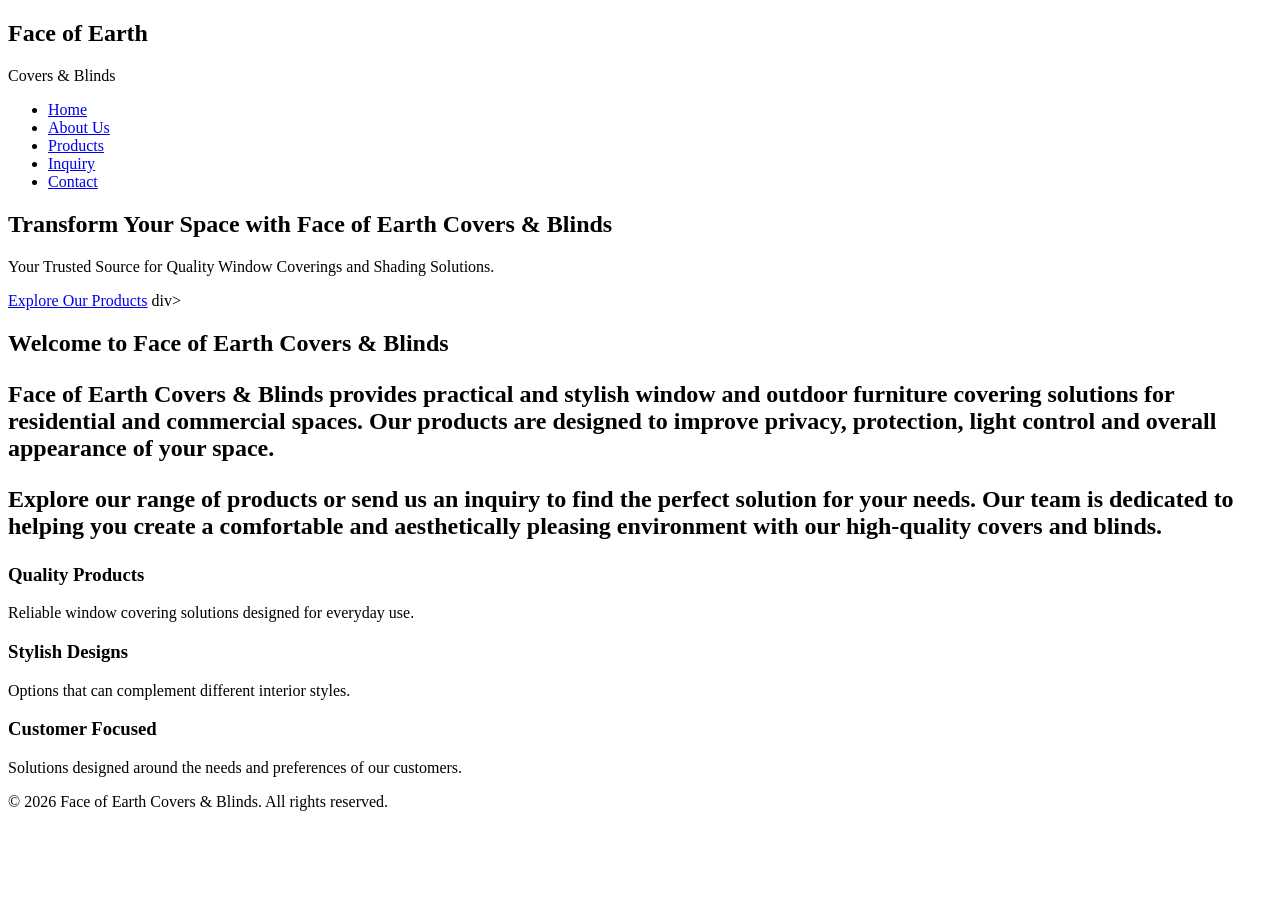
==== index.html @ d12e403e "Update POE Website" ====
<!DOCTYPE html>
<html lang="en">
<head>
<meta charset="UTF-8">
<meta name="viewport" content="width=device-width, initial-scale=1.0">
<meta name="description" content="Face of Earth Covers & Blinds - Quality window coverings and shading solutions.">
<title>Face of Earth Covers & Blinds | Home</title>
<link rel="stylesheet" href="css/style.css">
</head>
<body>
    <header>
        <nav>
            <div class="logo">
                <h1>Face of Earth</h1>
                <p>Covers & Blinds</p>
            </div>
            <ul class="nav-links">
                <li><a href="index.html">Home</a></li>
                <li><a href="about.html">About Us</a></li>
                <li><a href="products.html">Products</a></li>
                <li><a href="inquiry.html">Inquiry</a></li>
                <li><a href="contact.html">Contact</a></li>
            </ul>
            </nav>
    </header>
    <main>
        <section class="hero">
            <div class="hero-content">
                <h2>Transform Your Space with Face of Earth Covers & Blinds</h2>
                <p>Your Trusted Source for Quality Window Coverings and Shading Solutions.</p>
                </div><p></p>
                <a href="products.html" class="button">Explore Our Products</a>
                </div>div>
        </section>
        <section class="intro">
            <h2>Welcome to Face of Earth Covers & Blinds
                <p>Face of Earth Covers & Blinds provides practical and stylish window and outdoor furniture covering solutions for residential and commercial spaces. Our products are designed to improve privacy, protection, light control and overall appearance of your space.

                </p>
            <p>
                Explore our range of products or send us an inquiry to find the perfect solution for your needs. Our team is dedicated to helping you create a comfortable and aesthetically pleasing environment with our high-quality covers and blinds.

        </p>
    </section>
    <section class="features">
        <div class="feature-card">
            <h3>Quality Products</h3>
            <p>Reliable window covering solutions designed for everyday use.</p>
            </div>
            <div class="feature-card">
                <h3>Stylish Designs</h3>
                <p>Options that can complement different interior styles.</p>
            </div>
            <div class="feature-card">
                <h3>Customer Focused</h3>
                <p>Solutions designed around the needs and preferences of our customers.</p>
                </div>
    </section>
        
            
</body>
   
<footer>
    <p>&copy; 2026 Face of Earth Covers & Blinds. All rights reserved.</p>
</footer>
       
</html>
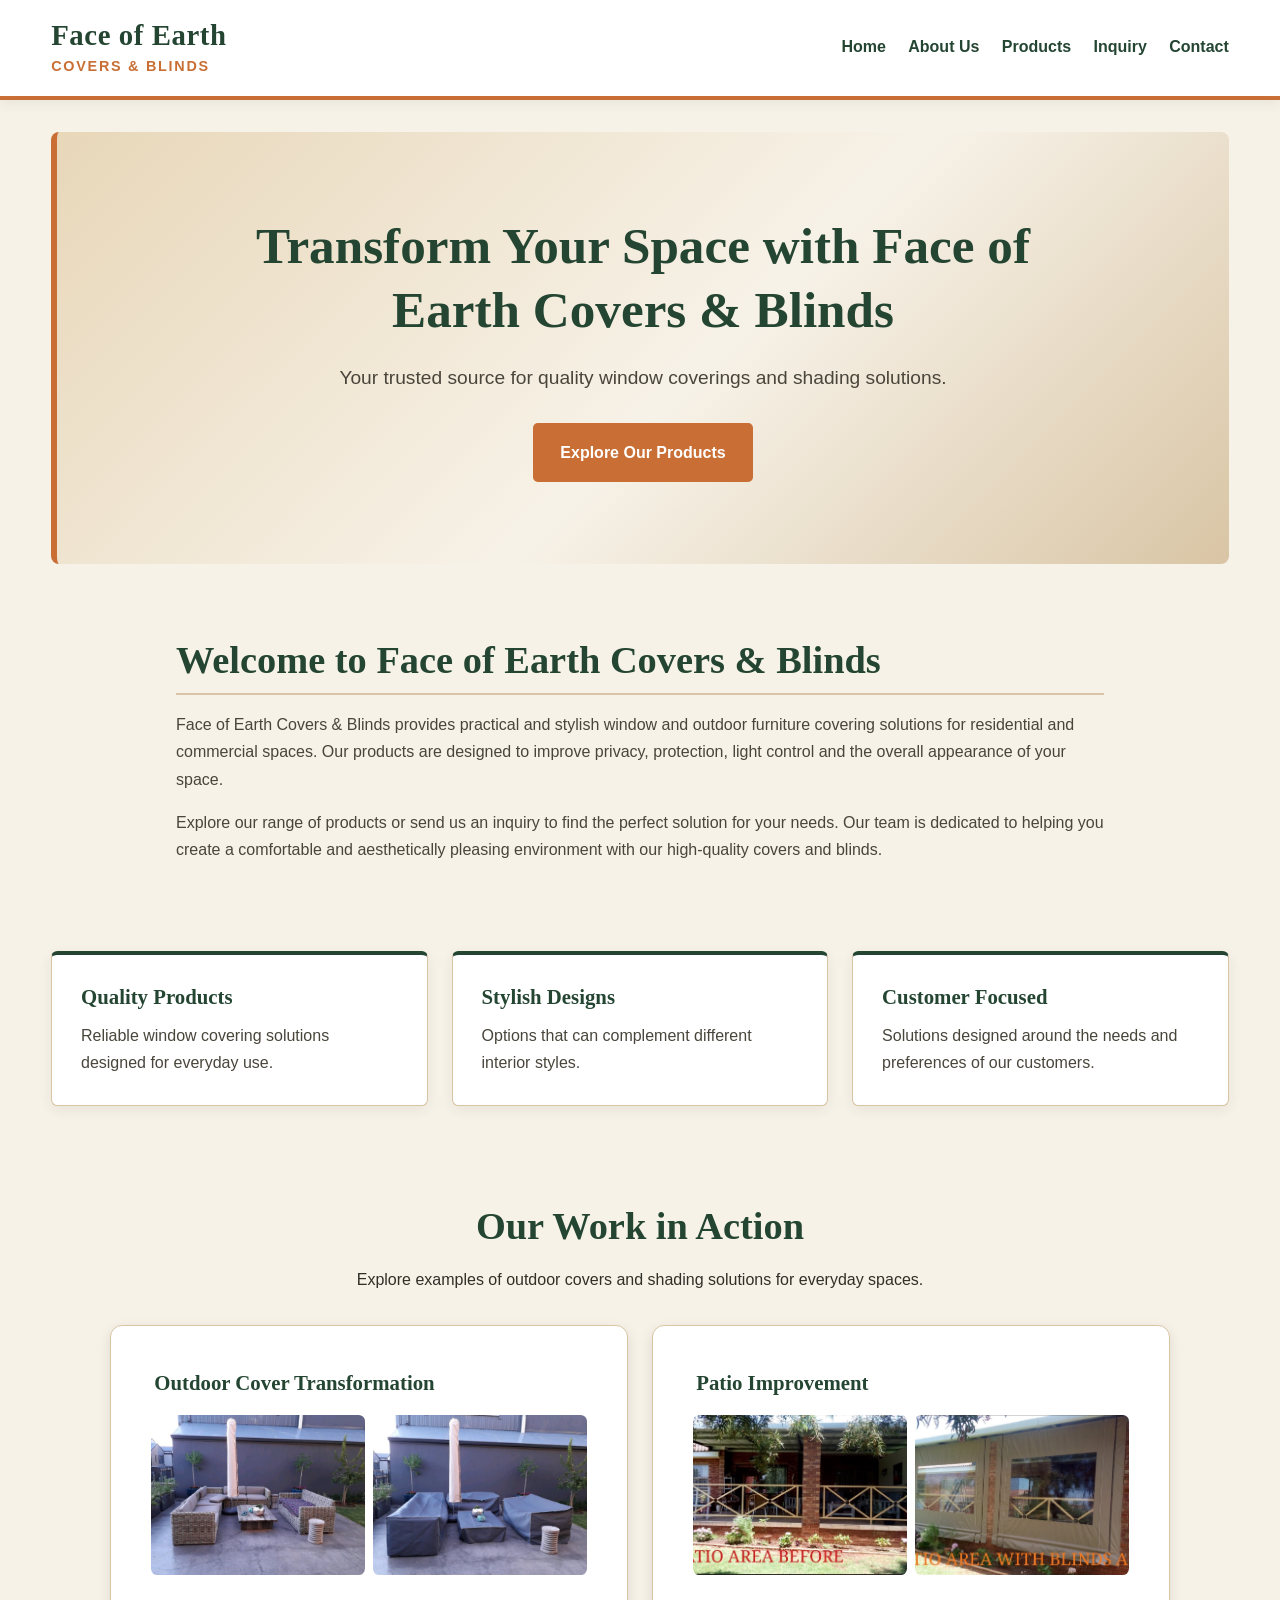
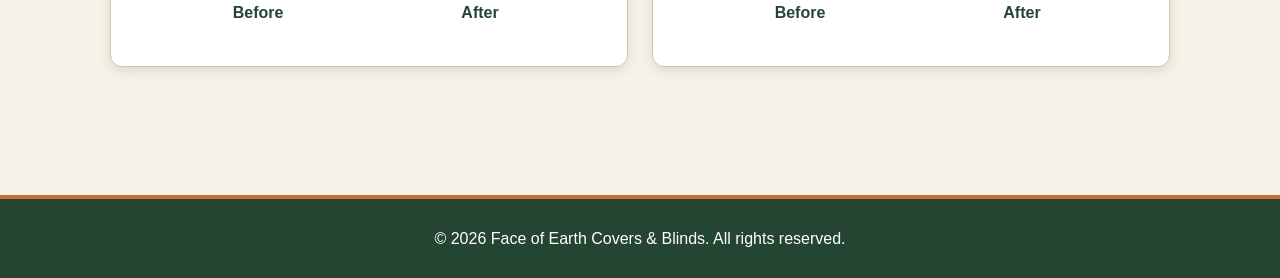
==== commit 61585863: "Complete Part 2 styling and responsive design" ====
--- a/index.html
+++ b/index.html
@@ -1,11 +1,11 @@
 <!DOCTYPE html>
 <html lang="en">
 <head>
-<meta charset="UTF-8">
-<meta name="viewport" content="width=device-width, initial-scale=1.0">
-<meta name="description" content="Face of Earth Covers & Blinds - Quality window coverings and shading solutions.">
-<title>Face of Earth Covers & Blinds | Home</title>
-<link rel="stylesheet" href="css/style.css">
+    <meta charset="UTF-8">
+    <meta name="viewport" content="width=device-width, initial-scale=1.0">
+    <meta name="description" content="Face of Earth Covers & Blinds - Quality window coverings and shading solutions.">
+    <title>Face of Earth Covers & Blinds | Home</title>
+    <link rel="stylesheet" href="css/style.css">
 </head>
 <body>
     <header>
@@ -14,6 +14,7 @@
                 <h1>Face of Earth</h1>
                 <p>Covers & Blinds</p>
             </div>
+
             <ul class="nav-links">
                 <li><a href="index.html">Home</a></li>
                 <li><a href="about.html">About Us</a></li>
@@ -21,47 +22,96 @@
                 <li><a href="inquiry.html">Inquiry</a></li>
                 <li><a href="contact.html">Contact</a></li>
             </ul>
-            </nav>
+        </nav>
     </header>
+
     <main>
         <section class="hero">
             <div class="hero-content">
                 <h2>Transform Your Space with Face of Earth Covers & Blinds</h2>
-                <p>Your Trusted Source for Quality Window Coverings and Shading Solutions.</p>
-                </div><p></p>
+                <p>Your trusted source for quality window coverings and shading solutions.</p>
                 <a href="products.html" class="button">Explore Our Products</a>
-                </div>div>
+            </div>
         </section>
+
         <section class="intro">
-            <h2>Welcome to Face of Earth Covers & Blinds
-                <p>Face of Earth Covers & Blinds provides practical and stylish window and outdoor furniture covering solutions for residential and commercial spaces. Our products are designed to improve privacy, protection, light control and overall appearance of your space.
+            <h2>Welcome to Face of Earth Covers & Blinds</h2>
 
-                </p>
             <p>
-                Explore our range of products or send us an inquiry to find the perfect solution for your needs. Our team is dedicated to helping you create a comfortable and aesthetically pleasing environment with our high-quality covers and blinds.
+                Face of Earth Covers & Blinds provides practical and stylish
+                window and outdoor furniture covering solutions for residential
+                and commercial spaces. Our products are designed to improve
+                privacy, protection, light control and the overall appearance
+                of your space.
+            </p>
 
-        </p>
-    </section>
-    <section class="features">
-        <div class="feature-card">
-            <h3>Quality Products</h3>
-            <p>Reliable window covering solutions designed for everyday use.</p>
+            <p>
+                Explore our range of products or send us an inquiry to find
+                the perfect solution for your needs. Our team is dedicated to
+                helping you create a comfortable and aesthetically pleasing
+                environment with our high-quality covers and blinds.
+            </p>
+        </section>
+
+        <section class="features">
+            <div class="feature-card">
+                <h3>Quality Products</h3>
+                <p>Reliable window covering solutions designed for everyday use.</p>
             </div>
+
             <div class="feature-card">
                 <h3>Stylish Designs</h3>
                 <p>Options that can complement different interior styles.</p>
             </div>
+
             <div class="feature-card">
                 <h3>Customer Focused</h3>
                 <p>Solutions designed around the needs and preferences of our customers.</p>
-                </div>
-    </section>
-        
-            
+            </div>
+        </section>
+        <section class="gallery-section">
+    <h2>Our Work in Action</h2>
+    <p>Explore examples of outdoor covers and shading
+       solutions for everyday spaces.</p>
+
+    <div class="before-after-grid">
+        <article class="gallery-card">
+            <h3>Outdoor Cover Transformation</h3>
+            <div class="comparison-grid">
+                <figure>
+                    <img src="images/set1-before.jpeg"
+                         alt="Outdoor furniture before the cover">
+                    <figcaption>Before</figcaption>
+                </figure>
+                <figure>
+                    <img src="images/set1-after.jpeg"
+                         alt="Outdoor furniture protected by a fitted cover">
+                    <figcaption>After</figcaption>
+                </figure>
+            </div>
+        </article>
+
+        <article class="gallery-card">
+            <h3>Patio Improvement</h3>
+            <div class="comparison-grid">
+                <figure>
+                    <img src="images/set2-before.jpeg"
+                         alt="Patio before the improvement">
+                    <figcaption>Before</figcaption>
+                </figure>
+                <figure>
+                    <img src="images/set2-after.jpeg"
+                         alt="Patio after the improvement">
+                    <figcaption>After</figcaption>
+                </figure>
+            </div>
+        </article>
+    </div>
+</section>
+    </main>
+
+    <footer>
+        <p>&copy; 2026 Face of Earth Covers & Blinds. All rights reserved.</p>
+    </footer>
 </body>
-   
-<footer>
-    <p>&copy; 2026 Face of Earth Covers & Blinds. All rights reserved.</p>
-</footer>
-       
 </html>
--- a/css/style.css
+++ b/css/style.css
@@ -0,0 +1,534 @@
+/* 1. CSS RESET AND BASE STYLES */
+
+* {
+    margin: 0;
+    padding: 0;
+    box-sizing: border-box;
+}
+
+html {
+    scroll-behavior: smooth;
+    font-size: 100%;
+}
+
+body {
+    font-family: Arial, Helvetica, sans-serif;
+    font-size: 1rem;
+    line-height: 1.7;
+    color: #302F28;
+    background-color: #F7F2E8;
+}
+
+img {
+    display: block;
+    max-width: 100%;
+    height: auto;
+}
+
+a {
+    color: inherit;
+    text-decoration: none;
+}
+
+button,
+input,
+textarea,
+select {
+    font: inherit;
+}
+
+
+/* 2. TYPOGRAPHY */
+
+h1,
+h2,
+h3,
+h4 {
+    font-family: Georgia, "Times New Roman", serif;
+    line-height: 1.25;
+    color: #244532;
+}
+
+h1 {
+    font-size: clamp(1.7rem, 3vw, 2.3rem);
+}
+
+h2 {
+    margin-bottom: 1rem;
+    font-size: clamp(1.6rem, 3vw, 2.4rem);
+}
+
+h3 {
+    margin-bottom: 0.75rem;
+    font-size: 1.3rem;
+}
+
+p {
+    margin-bottom: 1rem;
+}
+
+
+/* 3. HEADER AND NAVIGATION */
+
+header {
+    background-color: #FFFFFF;
+    border-bottom: 0.25rem solid #C96F35;
+    box-shadow: 0 0.2rem 0.7rem rgb(36 69 50 / 8%);
+}
+
+nav {
+    width: min(92%, 75rem);
+    margin: 0 auto;
+    padding: 1.1rem 0;
+    display: flex;
+    justify-content: space-between;
+    align-items: center;
+    gap: 2rem;
+}
+
+.logo h1 {
+    color: #244532;
+    font-size: 1.8rem;
+    letter-spacing: 0.02em;
+}
+
+.logo p {
+    margin-bottom: 0;
+    color: #C96F35;
+    font-size: 0.9rem;
+    font-weight: 700;
+    letter-spacing: 0.12em;
+    text-transform: uppercase;
+}
+
+.nav-links {
+    display: flex;
+    align-items: center;
+    flex-wrap: wrap;
+    gap: 0.5rem 1.4rem;
+    list-style: none;
+}
+
+.nav-links a {
+    display: inline-block;
+    padding: 0.5rem 0;
+    border-bottom: 2px solid transparent;
+    color: #244532;
+    font-weight: 700;
+    transition: color 0.2s ease,
+                border-color 0.2s ease;
+}
+
+.nav-links a:hover,
+.nav-links a:focus-visible {
+    color: #C96F35;
+    border-bottom-color: #C96F35;
+}
+
+
+/* 4. MAIN PAGE LAYOUT */
+
+main {
+    width: min(92%, 75rem);
+    margin: 0 auto;
+    padding: 2rem 0;
+}
+
+section {
+    margin-bottom: 3rem;
+}
+
+
+/* 5. HOMEPAGE HERO SECTION */
+
+.hero {
+    min-height: 27rem;
+    padding: 4rem 2rem;
+    display: flex;
+    justify-content: center;
+    align-items: center;
+    text-align: center;
+    background: linear-gradient(
+        135deg,
+        #E8D7B9,
+        #F7F2E8 55%,
+        #D9C5A5
+    );
+    border-left: 0.4rem solid #C96F35;
+    border-radius: 0.5rem;
+}
+
+.hero-content {
+    max-width: 52rem;
+}
+
+.hero h2 {
+    margin-bottom: 1.25rem;
+    font-size: clamp(2rem, 4vw, 3.2rem);
+    color: #244532;
+}
+
+.hero p {
+    margin-bottom: 1.8rem;
+    color: #49453B;
+    font-size: clamp(1rem, 1.8vw, 1.2rem);
+}
+
+
+/* 6. BUTTONS AND INTERACTIVE ELEMENTS */
+
+.button {
+    display: inline-block;
+    padding: 0.85rem 1.6rem;
+    border: 2px solid #C96F35;
+    border-radius: 0.3rem;
+    background-color: #C96F35;
+    color: #FFFFFF;
+    font-weight: 700;
+    text-align: center;
+    transition: background-color 0.2s ease,
+                border-color 0.2s ease,
+                transform 0.2s ease;
+}
+
+.button:hover,
+.button:focus-visible {
+    background-color: #244532;
+    border-color: #244532;
+    color: #FFFFFF;
+}
+
+.button:active {
+    transform: translateY(1px);
+}
+
+a:focus-visible,
+button:focus-visible,
+input:focus-visible,
+textarea:focus-visible,
+select:focus-visible {
+    outline: 3px solid #C96F35;
+    outline-offset: 3px;
+}
+
+
+/* 7. INTRODUCTION SECTION */
+
+.intro {
+    max-width: 58rem;
+    margin: 0 auto 3rem;
+    padding: 1.5rem 0;
+}
+
+.intro h2 {
+    padding-bottom: 0.6rem;
+    border-bottom: 2px solid #D9C5A5;
+}
+
+.intro p {
+    color: #49453B;
+}
+
+
+/* 8. FEATURE CARDS */
+
+.features {
+    display: grid;
+    grid-template-columns: repeat(3, minmax(0, 1fr));
+    gap: 1.5rem;
+}
+
+.feature-card {
+    padding: 1.8rem;
+    background-color: #FFFFFF;
+    border: 1px solid #D9C5A5;
+    border-top: 0.3rem solid #244532;
+    border-radius: 0.4rem;
+    box-shadow: 0 0.25rem 0.8rem rgb(48 47 40 / 7%);
+    transition: transform 0.2s ease,
+                box-shadow 0.2s ease;
+}
+
+.feature-card:hover {
+    transform: translateY(-0.25rem);
+    box-shadow: 0 0.5rem 1.2rem rgb(48 47 40 / 13%);
+}
+
+.feature-card h3 {
+    color: #244532;
+}
+
+.feature-card p {
+    margin-bottom: 0;
+    color: #49453B;
+}
+
+
+/* 9. GENERAL CONTENT AND PRODUCT LAYOUTS */
+
+article,
+.card,
+.product-card,
+.about-content,
+.contact-content,
+.inquiry-content {
+    padding: 1.5rem;
+    background-color: #FFFFFF;
+    border: 1px solid #D9C5A5;
+    border-radius: 0.4rem;
+}
+
+.products,
+.product-list,
+.product-grid {
+    display: grid;
+    grid-template-columns: repeat(3, minmax(0, 1fr));
+    gap: 1.5rem;
+}
+
+article img,
+.card img,
+.product-card img {
+    width: 100%;
+    margin-bottom: 1rem;
+    border-radius: 0.25rem;
+    object-fit: cover;
+}
+
+
+/* 10. FORMS */
+
+form {
+    width: 100%;
+    max-width: 45rem;
+    margin: 0 auto;
+}
+
+label {
+    display: block;
+    margin-bottom: 0.4rem;
+    color: #244532;
+    font-weight: 700;
+}
+
+input,
+textarea,
+select {
+    width: 100%;
+    margin-bottom: 1.2rem;
+    padding: 0.8rem;
+    border: 1px solid #B9AD98;
+    border-radius: 0.3rem;
+    background-color: #FFFFFF;
+    color: #302F28;
+}
+
+textarea {
+    min-height: 9rem;
+    resize: vertical;
+}
+
+input:focus,
+textarea:focus,
+select:focus {
+    border-color: #244532;
+}
+
+
+/* 11. FOOTER */
+
+footer {
+    padding: 1.6rem 4%;
+    background-color: #244532;
+    border-top: 0.3rem solid #C96F35;
+    color: #FFFFFF;
+    text-align: center;
+}
+
+footer p {
+    margin-bottom: 0;
+}
+
+
+/* 12. TABLET RESPONSIVE STYLES */
+
+@media (max-width: 56rem) {
+    nav {
+        flex-direction: column;
+        gap: 1rem;
+    }
+
+    .logo {
+        text-align: center;
+    }
+
+    .nav-links {
+        justify-content: center;
+        gap: 0.4rem 1rem;
+    }
+
+    .features,
+    .products,
+    .product-list,
+    .product-grid {
+        grid-template-columns: repeat(2, minmax(0, 1fr));
+    }
+
+    .hero {
+        min-height: 23rem;
+    }
+}
+
+
+/* 13. MOBILE RESPONSIVE STYLES */
+
+@media (max-width: 40rem) {
+    body {
+        font-size: 0.95rem;
+    }
+
+    nav {
+        width: 94%;
+        padding: 1rem 0;
+    }
+
+    .logo h1 {
+        font-size: 1.6rem;
+    }
+
+    .nav-links {
+        width: 100%;
+        gap: 0.25rem 0.8rem;
+    }
+
+    .nav-links a {
+        padding: 0.35rem 0;
+        font-size: 0.88rem;
+    }
+
+    main {
+        width: 94%;
+        padding: 1.25rem 0;
+    }
+
+    section {
+        margin-bottom: 2rem;
+    }
+
+    .hero {
+        min-height: auto;
+        padding: 3rem 1.2rem;
+        border-left-width: 0.25rem;
+    }
+
+    .hero h2 {
+        font-size: 1.9rem;
+    }
+
+    .intro {
+        padding: 0.5rem 0;
+    }
+
+    .features,
+    .products,
+    .product-list,
+    .product-grid {
+        grid-template-columns: 1fr;
+    }
+
+    .feature-card,
+    article,
+    .card,
+    .product-card {
+        padding: 1.25rem;
+    }
+
+    .button {
+        max-width: 100%;
+        padding: 0.8rem 1.2rem;
+    }
+
+    footer {
+        padding: 1.25rem 5%;
+    }
+}
+/* Before-and-after gallery */
+.gallery-section {
+    padding: 3rem 5%;
+    background-color: #F7F2E8;
+    text-align: center;
+}
+
+.gallery-section > p {
+    max-width: 42rem;
+    margin: 0 auto 2rem;
+    line-height: 1.7;
+}
+
+.before-after-grid {
+    display: grid;
+    grid-template-columns: repeat(2, minmax(0, 1fr));
+    gap: 1.5rem;
+    max-width: 72rem;
+    margin: 0 auto;
+}
+
+.gallery-card {
+    min-width: 0;
+    overflow: hidden;
+    background-color: #FFFFFF;
+    border-radius: 0.75rem;
+    box-shadow: 0 0.25rem 0.8rem rgb(0 0 0 / 10%);
+    text-align: left;
+}
+
+.gallery-card > h3 {
+    margin: 1.2rem;
+    color: #244532;
+}
+
+.comparison-grid {
+    display: grid;
+    grid-template-columns: repeat(2, minmax(0, 1fr));
+    gap: 0.5rem;
+    padding: 0 1rem 1rem;
+}
+
+.comparison-grid figure {
+    min-width: 0;
+    margin: 0;
+}
+
+.comparison-grid img {
+    display: block;
+    width: 100%;
+    aspect-ratio: 4 / 3;
+    object-fit: cover;
+    border-radius: 0.4rem;
+}
+
+.comparison-grid figcaption {
+    padding-top: 0.5rem;
+    color: #244532;
+    font-weight: 700;
+    text-align: center;
+}
+
+/* Product images */
+.product-card img {
+    display: block;
+    width: 100%;
+    aspect-ratio: 4 / 3;
+    object-fit: cover;
+}
+
+/* Responsive layout */
+@media (max-width: 40rem) {
+    .before-after-grid {
+        grid-template-columns: 1fr;
+    }
+
+    .gallery-section {
+        padding: 2rem 1rem;
+    }
+}
